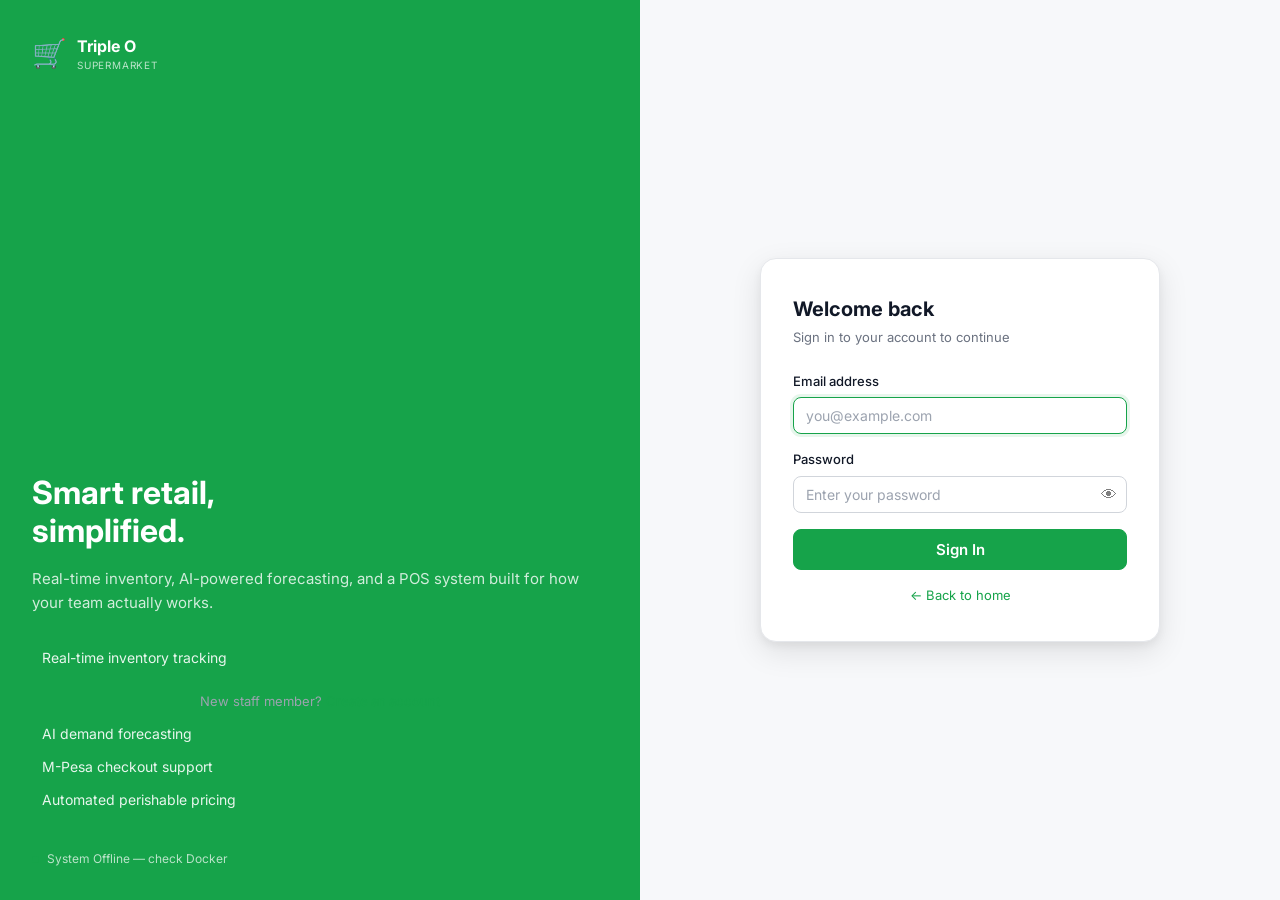
==== frontend/login.html @ 62e694e3 "feat: complete front to back all landing dash board and managers side now working" ====
<!doctype html>
<html lang="en">
  <head>
    <meta charset="UTF-8" />
    <meta name="viewport" content="width=device-width, initial-scale=1.0" />
    <title>Sign In — Triple O Supermarket</title>
    <link rel="stylesheet" href="css/base.css" />
    <link rel="stylesheet" href="css/components.css" />
    <link rel="stylesheet" href="css/login.css" />
  </head>
  <body>
    <div class="login-layout">
      <!-- LEFT PANEL -->
      <div class="login-left">
        <a href="index.html" class="login-brand">
          <span class="brand-icon">🛒</span>
          <div>
            <div class="brand-name">Triple O</div>
            <div class="brand-tagline">Supermarket</div>
          </div>
        </a>
        <div class="login-left-content">
          <h2>Smart retail,<br />simplified.</h2>
          <p>
            Real-time inventory, AI-powered forecasting, and a POS system built
            for how your team actually works.
          </p>
          <div class="login-features">
            <div class="login-feature">
              <span></span> Real-time inventory tracking
            </div>
            <div
              class="login-back"
              style="
                margin-top: 12px;
                text-align: center;
                font-size: 13px;
                color: var(--text-muted);
              "
            >
              New staff member?
              <a
                href="register.html"
                style="color: var(--green); font-weight: 500"
                >Create an account</a
              >
            </div>
            <div class="login-feature"><span></span> AI demand forecasting</div>
            <div class="login-feature">
              <span></span> M-Pesa checkout support
            </div>
            <div class="login-feature">
              <span></span> Automated perishable pricing
            </div>
          </div>
        </div>
        <div class="login-left-footer">
          <span class="status-dot green pulse"></span>
          <span id="sysStatus">Connecting...</span>
        </div>
      </div>

      <!-- RIGHT PANEL -->
      <div class="login-right">
        <div class="login-card animate-fade-up">
          <div class="login-card-header">
            <h3>Welcome back</h3>
            <p>Sign in to your account to continue</p>
          </div>

          <div
            id="loginError"
            class="alert alert-error"
            style="display: none; margin-bottom: 16px"
          >
            <span class="alert-icon">✕</span>
            <span id="loginErrorText"></span>
          </div>

          <div class="form-group">
            <label class="form-label" for="email">Email address</label>
            <input
              class="form-control"
              type="email"
              id="email"
              placeholder="you@example.com"
              autocomplete="email"
              autofocus
            />
          </div>

          <div class="form-group">
            <label class="form-label" for="password">Password</label>
            <div class="password-wrap">
              <input
                class="form-control"
                type="password"
                id="password"
                placeholder="Enter your password"
                autocomplete="current-password"
                onkeydown="if (event.key === 'Enter') doLogin();"
              />
              <button
                class="password-toggle"
                onclick="togglePassword()"
                id="pwToggle"
                type="button"
              >
                👁
              </button>
            </div>
          </div>

          <button
            class="btn btn-primary btn-full btn-lg"
            id="loginBtn"
            onclick="doLogin()"
          >
            Sign In
          </button>

          <div class="login-back">
            <a href="index.html">← Back to home</a>
          </div>
        </div>
      </div>
    </div>

    <script src="js/api.js"></script>
    <script src="js/auth.js"></script>
    <script src="js/login.js"></script>
  </body>
</html>
---- frontend/css/base.css ----
/* ============================================================
   TRIPLE O SUPERMARKET — BASE CSS
   Variables, Reset, Typography, Utilities
   ============================================================ */

@import url('https://fonts.googleapis.com/css2?family=Inter:wght@300;400;500;600;700&family=DM+Mono:wght@400;500&display=swap');

:root {
  /* Brand Colors */
  --green:        #16A34A;
  --green-light:  #DCFCE7;
  --green-dark:   #15803D;
  --green-dim:    rgba(22, 163, 74, 0.08);

  /* Backgrounds */
  --bg:           #FFFFFF;
  --surface:      #F7F8FA;
  --surface2:     #F0F2F5;

  /* Borders */
  --border:       #E5E7EB;
  --border-dark:  #D1D5DB;

  /* Text */
  --text:         #111827;
  --text-secondary: #6B7280;
  --text-muted:   #9CA3AF;

  /* Status */
  --danger:       #DC2626;
  --danger-light: #FEE2E2;
  --warning:      #D97706;
  --warning-light: #FEF3C7;
  --info:         #2563EB;
  --info-light:   #DBEAFE;

  /* Typography */
  --font:         'Inter', -apple-system, BlinkMacSystemFont, sans-serif;
  --font-mono:    'DM Mono', 'Courier New', monospace;

  /* Spacing */
  --radius-sm:    6px;
  --radius:       8px;
  --radius-lg:    12px;
  --radius-xl:    16px;

  /* Shadows */
  --shadow-sm:    0 1px 3px rgba(0,0,0,0.08), 0 1px 2px rgba(0,0,0,0.04);
  --shadow:       0 4px 12px rgba(0,0,0,0.08), 0 2px 4px rgba(0,0,0,0.04);
  --shadow-lg:    0 10px 30px rgba(0,0,0,0.10), 0 4px 8px rgba(0,0,0,0.05);

  /* Transitions */
  --transition:   all 0.15s ease;
}

/* ─── RESET ──────────────────────────────────────────────── */
*, *::before, *::after {
  box-sizing: border-box;
  margin: 0;
  padding: 0;
}

html {
  font-size: 16px;
  -webkit-text-size-adjust: 100%;
}

body {
  font-family: var(--font);
  font-size: 14px;
  line-height: 1.5;
  color: var(--text);
  background: var(--bg);
  -webkit-font-smoothing: antialiased;
  -moz-osx-font-smoothing: grayscale;
}

img, video { display: block; max-width: 100%; }
a { color: var(--green); text-decoration: none; }
a:hover { color: var(--green-dark); }
button { font-family: var(--font); cursor: pointer; }
input, select, textarea { font-family: var(--font); }
ul, ol { list-style: none; }
table { border-collapse: collapse; width: 100%; }

/* ─── TYPOGRAPHY ─────────────────────────────────────────── */
h1 { font-size: 2rem;   font-weight: 700; line-height: 1.2; }
h2 { font-size: 1.5rem; font-weight: 600; line-height: 1.3; }
h3 { font-size: 1.25rem; font-weight: 600; line-height: 1.4; }
h4 { font-size: 1rem;   font-weight: 600; line-height: 1.4; }
h5 { font-size: 0.875rem; font-weight: 600; }
h6 { font-size: 0.75rem;  font-weight: 600; }

p { color: var(--text-secondary); line-height: 1.6; }

.text-mono {
  font-family: var(--font-mono);
  font-size: 13px;
}

.label {
  font-size: 11px;
  font-weight: 600;
  text-transform: uppercase;
  letter-spacing: 0.06em;
  color: var(--text-muted);
}

/* ─── LAYOUT UTILITIES ───────────────────────────────────── */
.container {
  max-width: 1200px;
  margin: 0 auto;
  padding: 0 24px;
}

.flex { display: flex; }
.flex-col { display: flex; flex-direction: column; }
.items-center { align-items: center; }
.items-start { align-items: flex-start; }
.justify-between { justify-content: space-between; }
.justify-center { justify-content: center; }
.gap-4 { gap: 4px; }
.gap-8 { gap: 8px; }
.gap-12 { gap: 12px; }
.gap-16 { gap: 16px; }
.gap-24 { gap: 24px; }
.flex-1 { flex: 1; }
.w-full { width: 100%; }

.grid-2 { display: grid; grid-template-columns: 1fr 1fr; gap: 16px; }
.grid-3 { display: grid; grid-template-columns: repeat(3, 1fr); gap: 16px; }
.grid-4 { display: grid; grid-template-columns: repeat(4, 1fr); gap: 16px; }

/* ─── SCROLLBAR ──────────────────────────────────────────── */
::-webkit-scrollbar { width: 6px; height: 6px; }
::-webkit-scrollbar-track { background: var(--surface); }
::-webkit-scrollbar-thumb { background: var(--border-dark); border-radius: 3px; }
::-webkit-scrollbar-thumb:hover { background: var(--text-muted); }

/* ─── LOADING SPINNER ────────────────────────────────────── */
.spinner {
  display: inline-block;
  width: 18px; height: 18px;
  border: 2px solid var(--border);
  border-top-color: var(--green);
  border-radius: 50%;
  animation: spin 0.6s linear infinite;
  vertical-align: middle;
}
.spinner-sm {
  width: 14px; height: 14px;
  border-width: 2px;
}
@keyframes spin { to { transform: rotate(360deg); } }

/* ─── EMPTY STATE ────────────────────────────────────────── */
.empty-state {
  display: flex;
  flex-direction: column;
  align-items: center;
  justify-content: center;
  padding: 48px 24px;
  color: var(--text-muted);
  text-align: center;
  gap: 8px;
}
.empty-state-icon { font-size: 32px; opacity: 0.4; margin-bottom: 4px; }
.empty-state-text { font-size: 13px; font-weight: 500; color: var(--text-secondary); }
.empty-state-sub { font-size: 12px; color: var(--text-muted); }

/* ─── STATUS DOTS ────────────────────────────────────────── */
.status-dot {
  display: inline-block;
  width: 7px; height: 7px;
  border-radius: 50%;
  flex-shrink: 0;
}
.status-dot.green { background: var(--green); }
.status-dot.red { background: var(--danger); }
.status-dot.amber { background: var(--warning); }
.status-dot.blue { background: var(--info); }
.status-dot.pulse { animation: dotPulse 2s ease-in-out infinite; }
@keyframes dotPulse { 0%,100%{opacity:1} 50%{opacity:0.4} }

/* ─── ANIMATIONS ─────────────────────────────────────────── */
@keyframes fadeIn {
  from { opacity: 0; }
  to   { opacity: 1; }
}
@keyframes fadeUp {
  from { opacity: 0; transform: translateY(12px); }
  to   { opacity: 1; transform: translateY(0); }
}
@keyframes slideIn {
  from { opacity: 0; transform: translateX(-8px); }
  to   { opacity: 1; transform: translateX(0); }
}
.animate-fade-up { animation: fadeUp 0.3s ease both; }
.animate-fade-in { animation: fadeIn 0.2s ease both; }

/* ─── RESPONSIVE ─────────────────────────────────────────── */
@media (max-width: 768px) {
  .grid-2, .grid-3, .grid-4 { grid-template-columns: 1fr; }
  .container { padding: 0 16px; }
  h1 { font-size: 1.5rem; }
  h2 { font-size: 1.25rem; }
}
---- frontend/css/components.css ----
/* ============================================================
   TRIPLE O SUPERMARKET — COMPONENTS CSS
   Buttons, Cards, Tables, Forms, Modals, Badges, Toasts
   ============================================================ */

/* ─── BUTTONS ────────────────────────────────────────────── */
.btn {
  display: inline-flex;
  align-items: center;
  justify-content: center;
  gap: 6px;
  padding: 8px 16px;
  font-size: 13px;
  font-weight: 500;
  border-radius: var(--radius);
  border: 1px solid transparent;
  cursor: pointer;
  transition: var(--transition);
  white-space: nowrap;
  line-height: 1;
}
.btn:disabled { opacity: 0.5; cursor: not-allowed; pointer-events: none; }

.btn-primary {
  background: var(--green);
  color: #fff;
  border-color: var(--green);
}
.btn-primary:hover { background: var(--green-dark); border-color: var(--green-dark); }

.btn-secondary {
  background: var(--bg);
  color: var(--text);
  border-color: var(--border-dark);
}
.btn-secondary:hover { background: var(--surface); border-color: var(--border-dark); }

.btn-ghost {
  background: transparent;
  color: var(--text-secondary);
  border-color: transparent;
}
.btn-ghost:hover { background: var(--surface); color: var(--text); }

.btn-danger {
  background: var(--danger);
  color: #fff;
  border-color: var(--danger);
}
.btn-danger:hover { background: #B91C1C; }

.btn-danger-ghost {
  background: transparent;
  color: var(--danger);
  border-color: var(--danger-light);
}
.btn-danger-ghost:hover { background: var(--danger-light); }

.btn-sm { padding: 5px 10px; font-size: 12px; }
.btn-lg { padding: 12px 24px; font-size: 15px; font-weight: 600; }
.btn-xl { padding: 14px 28px; font-size: 15px; font-weight: 600; }
.btn-full { width: 100%; }

.btn .spinner { border-color: rgba(255,255,255,0.3); border-top-color: #fff; }

/* ─── CARDS ──────────────────────────────────────────────── */
.card {
  background: var(--bg);
  border: 1px solid var(--border);
  border-radius: var(--radius-lg);
  box-shadow: var(--shadow-sm);
}

.card-header {
  display: flex;
  align-items: center;
  justify-content: space-between;
  padding: 16px 20px;
  border-bottom: 1px solid var(--border);
  gap: 12px;
}

.card-title {
  font-size: 14px;
  font-weight: 600;
  color: var(--text);
}

.card-body { padding: 20px; }
.card-footer {
  padding: 12px 20px;
  border-top: 1px solid var(--border);
  background: var(--surface);
  border-radius: 0 0 var(--radius-lg) var(--radius-lg);
}

/* Stat cards */
.stat-card {
  background: var(--bg);
  border: 1px solid var(--border);
  border-radius: var(--radius-lg);
  padding: 20px;
  box-shadow: var(--shadow-sm);
  transition: var(--transition);
}
.stat-card:hover { box-shadow: var(--shadow); border-color: var(--border-dark); }
.stat-label {
  font-size: 12px;
  font-weight: 500;
  color: var(--text-secondary);
  margin-bottom: 8px;
}
.stat-value {
  font-size: 28px;
  font-weight: 700;
  color: var(--text);
  font-family: var(--font-mono);
  line-height: 1;
  margin-bottom: 4px;
}
.stat-value.green { color: var(--green); }
.stat-value.danger { color: var(--danger); }
.stat-value.warning { color: var(--warning); }
.stat-value.info { color: var(--info); }
.stat-change {
  font-size: 12px;
  color: var(--text-muted);
  display: flex;
  align-items: center;
  gap: 4px;
}
.stat-icon {
  width: 36px; height: 36px;
  border-radius: var(--radius);
  display: flex; align-items: center; justify-content: center;
  font-size: 18px;
  flex-shrink: 0;
}
.stat-icon.green { background: var(--green-light); }
.stat-icon.blue { background: var(--info-light); }
.stat-icon.amber { background: var(--warning-light); }
.stat-icon.red { background: var(--danger-light); }

/* ─── TABLES ─────────────────────────────────────────────── */
.table-wrap {
  overflow-x: auto;
}
.data-table {
  width: 100%;
  border-collapse: collapse;
}
.data-table th {
  text-align: left;
  padding: 10px 16px;
  font-size: 11px;
  font-weight: 600;
  text-transform: uppercase;
  letter-spacing: 0.06em;
  color: var(--text-muted);
  background: var(--surface);
  border-bottom: 1px solid var(--border);
  white-space: nowrap;
}
.data-table td {
  padding: 12px 16px;
  font-size: 13px;
  border-bottom: 1px solid var(--border);
  vertical-align: middle;
  color: var(--text);
}
.data-table tr:last-child td { border-bottom: none; }
.data-table tbody tr:hover td { background: var(--surface); }
.data-table .td-mono {
  font-family: var(--font-mono);
  font-size: 12px;
  color: var(--text-secondary);
}
.data-table .td-actions {
  display: flex;
  gap: 6px;
  align-items: center;
}

/* ─── BADGES ─────────────────────────────────────────────── */
.badge {
  display: inline-flex;
  align-items: center;
  gap: 4px;
  padding: 2px 8px;
  border-radius: 20px;
  font-size: 11px;
  font-weight: 500;
  white-space: nowrap;
}
.badge-green {
  background: var(--green-light);
  color: var(--green-dark);
}
.badge-red {
  background: var(--danger-light);
  color: var(--danger);
}
.badge-amber {
  background: var(--warning-light);
  color: var(--warning);
}
.badge-blue {
  background: var(--info-light);
  color: var(--info);
}
.badge-grey {
  background: var(--surface2);
  color: var(--text-secondary);
}

/* ─── FORMS ──────────────────────────────────────────────── */
.form-group {
  display: flex;
  flex-direction: column;
  gap: 6px;
  margin-bottom: 16px;
}
.form-group:last-child { margin-bottom: 0; }

.form-label {
  font-size: 13px;
  font-weight: 500;
  color: var(--text);
}

.form-hint {
  font-size: 11px;
  color: var(--text-muted);
}

.form-control {
  width: 100%;
  padding: 9px 12px;
  font-size: 14px;
  color: var(--text);
  background: var(--bg);
  border: 1px solid var(--border-dark);
  border-radius: var(--radius);
  outline: none;
  transition: var(--transition);
  font-family: var(--font);
}
.form-control:focus {
  border-color: var(--green);
  box-shadow: 0 0 0 3px rgba(22, 163, 74, 0.1);
}
.form-control::placeholder { color: var(--text-muted); }
.form-control:disabled {
  background: var(--surface);
  color: var(--text-muted);
  cursor: not-allowed;
}
.form-control.error {
  border-color: var(--danger);
  box-shadow: 0 0 0 3px rgba(220,38,38,0.1);
}

select.form-control { cursor: pointer; }
textarea.form-control { resize: vertical; min-height: 80px; }

.form-row {
  display: grid;
  grid-template-columns: 1fr 1fr;
  gap: 16px;
}

.checkbox-row {
  display: flex;
  align-items: center;
  gap: 8px;
  cursor: pointer;
}
.checkbox-row input[type=checkbox] {
  width: 16px; height: 16px;
  accent-color: var(--green);
  cursor: pointer;
  flex-shrink: 0;
}
.checkbox-row label {
  font-size: 13px;
  color: var(--text);
  cursor: pointer;
  user-select: none;
}

.form-error {
  font-size: 12px;
  color: var(--danger);
  margin-top: 2px;
}

/* ─── SEARCH BAR ─────────────────────────────────────────── */
.search-bar {
  position: relative;
}
.search-bar input {
  padding-left: 34px;
  width: 220px;
}
.search-bar::before {
  content: '🔍';
  position: absolute;
  left: 10px;
  top: 50%;
  transform: translateY(-50%);
  font-size: 12px;
  pointer-events: none;
}

/* ─── MODALS ─────────────────────────────────────────────── */
.modal-overlay {
  position: fixed;
  inset: 0;
  background: rgba(0, 0, 0, 0.4);
  backdrop-filter: blur(2px);
  z-index: 100;
  display: none;
  align-items: center;
  justify-content: center;
  padding: 20px;
  animation: fadeIn 0.15s ease;
}
.modal-overlay.open { display: flex; }

.modal {
  background: var(--bg);
  border: 1px solid var(--border);
  border-radius: var(--radius-xl);
  box-shadow: var(--shadow-lg);
  width: 100%;
  max-width: 500px;
  max-height: 90vh;
  overflow-y: auto;
  animation: fadeUp 0.2s ease;
}
.modal-sm { max-width: 380px; }
.modal-lg { max-width: 640px; }

.modal-header {
  display: flex;
  align-items: center;
  justify-content: space-between;
  padding: 18px 20px;
  border-bottom: 1px solid var(--border);
}
.modal-title { font-size: 15px; font-weight: 600; color: var(--text); }
.modal-close {
  width: 28px; height: 28px;
  display: flex; align-items: center; justify-content: center;
  border: none;
  background: var(--surface);
  border-radius: var(--radius-sm);
  color: var(--text-secondary);
  font-size: 16px;
  cursor: pointer;
  transition: var(--transition);
  flex-shrink: 0;
}
.modal-close:hover { background: var(--danger-light); color: var(--danger); }

.modal-body { padding: 20px; }
.modal-footer {
  display: flex;
  justify-content: flex-end;
  gap: 8px;
  padding: 16px 20px;
  border-top: 1px solid var(--border);
}

/* ─── ALERT BANNER ───────────────────────────────────────── */
.alert {
  display: flex;
  align-items: flex-start;
  gap: 10px;
  padding: 12px 16px;
  border-radius: var(--radius);
  font-size: 13px;
  line-height: 1.5;
}
.alert-icon { font-size: 16px; flex-shrink: 0; margin-top: 1px; }
.alert-error { background: var(--danger-light); color: #991B1B; border: 1px solid #FECACA; }
.alert-success { background: var(--green-light); color: #166534; border: 1px solid #BBF7D0; }
.alert-warning { background: var(--warning-light); color: #92400E; border: 1px solid #FDE68A; }
.alert-info { background: var(--info-light); color: #1E40AF; border: 1px solid #BFDBFE; }

/* ─── TOASTS ─────────────────────────────────────────────── */
.toast-container {
  position: fixed;
  bottom: 24px;
  right: 24px;
  z-index: 999;
  display: flex;
  flex-direction: column;
  gap: 8px;
  pointer-events: none;
}
.toast {
  display: flex;
  align-items: center;
  gap: 10px;
  padding: 12px 16px;
  background: var(--text);
  color: #fff;
  border-radius: var(--radius);
  font-size: 13px;
  font-weight: 500;
  box-shadow: var(--shadow-lg);
  min-width: 260px;
  max-width: 340px;
  pointer-events: all;
  animation: slideIn 0.25s ease;
}
.toast.success { background: var(--green); }
.toast.error { background: var(--danger); }
.toast.warning { background: var(--warning); color: #fff; }
.toast.info { background: var(--info); }
.toast-icon { font-size: 15px; flex-shrink: 0; }
.toast-text { flex: 1; }

/* ─── NAV / SIDEBAR SHARED ───────────────────────────────── */
.nav-link {
  display: flex;
  align-items: center;
  gap: 10px;
  padding: 8px 12px;
  border-radius: var(--radius);
  font-size: 13px;
  font-weight: 500;
  color: var(--text-secondary);
  cursor: pointer;
  transition: var(--transition);
  border: 1px solid transparent;
  text-decoration: none;
}
.nav-link:hover {
  background: var(--surface);
  color: var(--text);
}
.nav-link.active {
  background: var(--green-light);
  color: var(--green-dark);
  border-color: rgba(22,163,74,0.15);
}
.nav-icon { font-size: 16px; width: 20px; text-align: center; flex-shrink: 0; }
.nav-section-label {
  font-size: 10px;
  font-weight: 600;
  text-transform: uppercase;
  letter-spacing: 0.08em;
  color: var(--text-muted);
  padding: 12px 12px 4px;
}

/* ─── DIVIDER ────────────────────────────────────────────── */
.divider {
  height: 1px;
  background: var(--border);
  margin: 16px 0;
}
.divider-text {
  display: flex;
  align-items: center;
  gap: 12px;
  color: var(--text-muted);
  font-size: 12px;
  margin: 16px 0;
}
.divider-text::before,
.divider-text::after {
  content: '';
  flex: 1;
  height: 1px;
  background: var(--border);
}

/* ─── PAGE HEADER ────────────────────────────────────────── */
.page-header {
  display: flex;
  align-items: center;
  justify-content: space-between;
  margin-bottom: 20px;
  gap: 16px;
  flex-wrap: wrap;
}
.page-title {
  font-size: 18px;
  font-weight: 700;
  color: var(--text);
}
.page-subtitle {
  font-size: 13px;
  color: var(--text-secondary);
  margin-top: 2px;
}

/* ─── PROGRESS BAR ───────────────────────────────────────── */
.progress-bar {
  width: 100%;
  height: 6px;
  background: var(--surface2);
  border-radius: 3px;
  overflow: hidden;
}
.progress-fill {
  height: 100%;
  border-radius: 3px;
  background: var(--green);
  transition: width 0.5s ease;
}
.progress-fill.warning { background: var(--warning); }
.progress-fill.danger { background: var(--danger); }
.progress-fill.info { background: var(--info); }

/* ─── RESPONSIVE ─────────────────────────────────────────── */
@media (max-width: 768px) {
  .form-row { grid-template-columns: 1fr; }
  .search-bar input { width: 100%; }
  .modal { max-width: 100%; margin: 0; border-radius: var(--radius-lg) var(--radius-lg) 0 0; }
  .modal-overlay { align-items: flex-end; padding: 0; }
  .toast-container { left: 16px; right: 16px; bottom: 16px; }
  .toast { min-width: unset; }
}
---- frontend/css/login.css ----
/* login.css */
html, body { height: 100%; }
.login-layout {
  display: grid;
  grid-template-columns: 1fr 1fr;
  min-height: 100vh;
}
.login-left {
  background: var(--green);
  padding: 32px;
  display: flex;
  flex-direction: column;
  color: #fff;
}
.login-brand {
  display: flex;
  align-items: center;
  gap: 10px;
  text-decoration: none;
  margin-bottom: auto;
}
.login-brand .brand-icon { font-size: 28px; }
.login-brand .brand-name { font-size: 16px; font-weight: 700; color: #fff; }
.login-brand .brand-tagline { font-size: 10px; color: rgba(255,255,255,0.7); text-transform: uppercase; letter-spacing: 0.08em; }
.login-left-content { padding: 40px 0; }
.login-left-content h2 { font-size: 2rem; font-weight: 700; color: #fff; margin-bottom: 16px; line-height: 1.2; }
.login-left-content p { color: rgba(255,255,255,0.8); font-size: 15px; line-height: 1.6; margin-bottom: 32px; }
.login-features { display: flex; flex-direction: column; gap: 12px; }
.login-feature {
  display: flex; align-items: center; gap: 10px;
  color: rgba(255,255,255,0.9);
  font-size: 14px;
}
.login-feature span { font-size: 18px; }
.login-left-footer {
  display: flex; align-items: center; gap: 8px;
  font-size: 12px; color: rgba(255,255,255,0.7);
}
.login-right {
  display: flex;
  align-items: center;
  justify-content: center;
  padding: 40px 24px;
  background: var(--surface);
}
.login-card {
  background: var(--bg);
  border: 1px solid var(--border);
  border-radius: var(--radius-xl);
  padding: 36px 32px;
  width: 100%;
  max-width: 400px;
  box-shadow: var(--shadow-lg);
}
.login-card-header { margin-bottom: 24px; }
.login-card-header h3 { font-size: 20px; font-weight: 700; color: var(--text); margin-bottom: 4px; }
.login-card-header p { font-size: 13px; color: var(--text-secondary); }
.password-wrap { position: relative; }
.password-wrap .form-control { padding-right: 40px; }
.password-toggle {
  position: absolute; right: 10px; top: 50%;
  transform: translateY(-50%);
  background: none; border: none;
  font-size: 16px; cursor: pointer; opacity: 0.5;
  transition: opacity 0.15s;
}
.password-toggle:hover { opacity: 1; }
.login-back { text-align: center; margin-top: 16px; font-size: 13px; color: var(--text-muted); }
@media (max-width: 768px) {
  .login-layout { grid-template-columns: 1fr; }
  .login-left { display: none; }
  .login-right { padding: 24px 16px; background: var(--bg); }
}
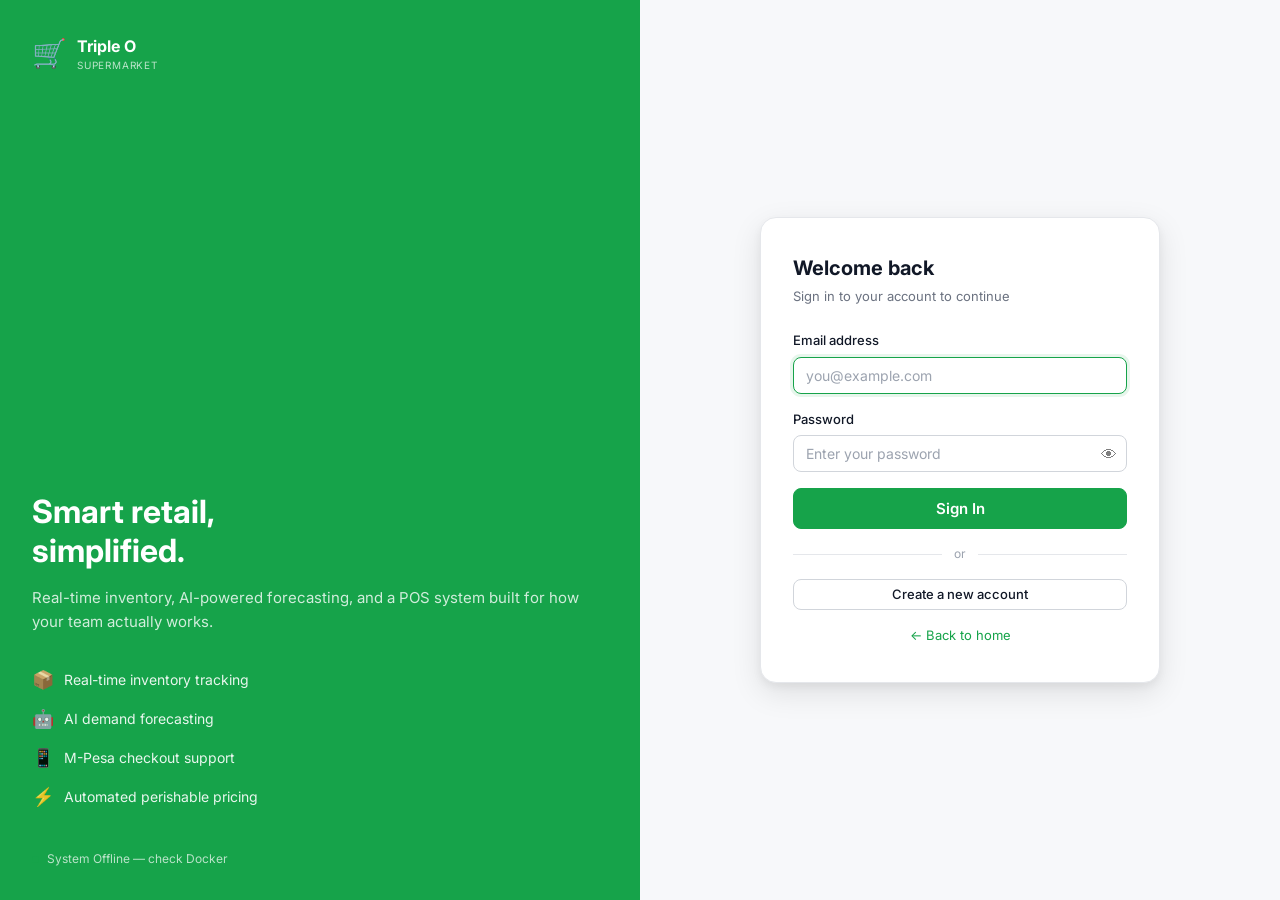
==== commit 782aa3ed: "fix: login page - move register link to right panel, fix api.js proxy url" ====
--- a/frontend/login.html
+++ b/frontend/login.html
@@ -27,30 +27,16 @@
           </p>
           <div class="login-features">
             <div class="login-feature">
-              <span></span> Real-time inventory tracking
-            </div>
-            <div
-              class="login-back"
-              style="
-                margin-top: 12px;
-                text-align: center;
-                font-size: 13px;
-                color: var(--text-muted);
-              "
-            >
-              New staff member?
-              <a
-                href="register.html"
-                style="color: var(--green); font-weight: 500"
-                >Create an account</a
-              >
-            </div>
-            <div class="login-feature"><span></span> AI demand forecasting</div>
-            <div class="login-feature">
-              <span></span> M-Pesa checkout support
+              <span>📦</span> Real-time inventory tracking
             </div>
             <div class="login-feature">
-              <span></span> Automated perishable pricing
+              <span>🤖</span> AI demand forecasting
+            </div>
+            <div class="login-feature">
+              <span>📱</span> M-Pesa checkout support
+            </div>
+            <div class="login-feature">
+              <span>⚡</span> Automated perishable pricing
             </div>
           </div>
         </div>
@@ -103,7 +89,6 @@
               <button
                 class="password-toggle"
                 onclick="togglePassword()"
-                id="pwToggle"
                 type="button"
               >
                 👁
@@ -119,7 +104,13 @@
             Sign In
           </button>
 
-          <div class="login-back">
+          <div class="divider-text" style="margin: 16px 0">or</div>
+
+          <a href="register.html" class="btn btn-secondary btn-full">
+            Create a new account
+          </a>
+
+          <div class="login-back" style="margin-top: 16px">
             <a href="index.html">← Back to home</a>
           </div>
         </div>
